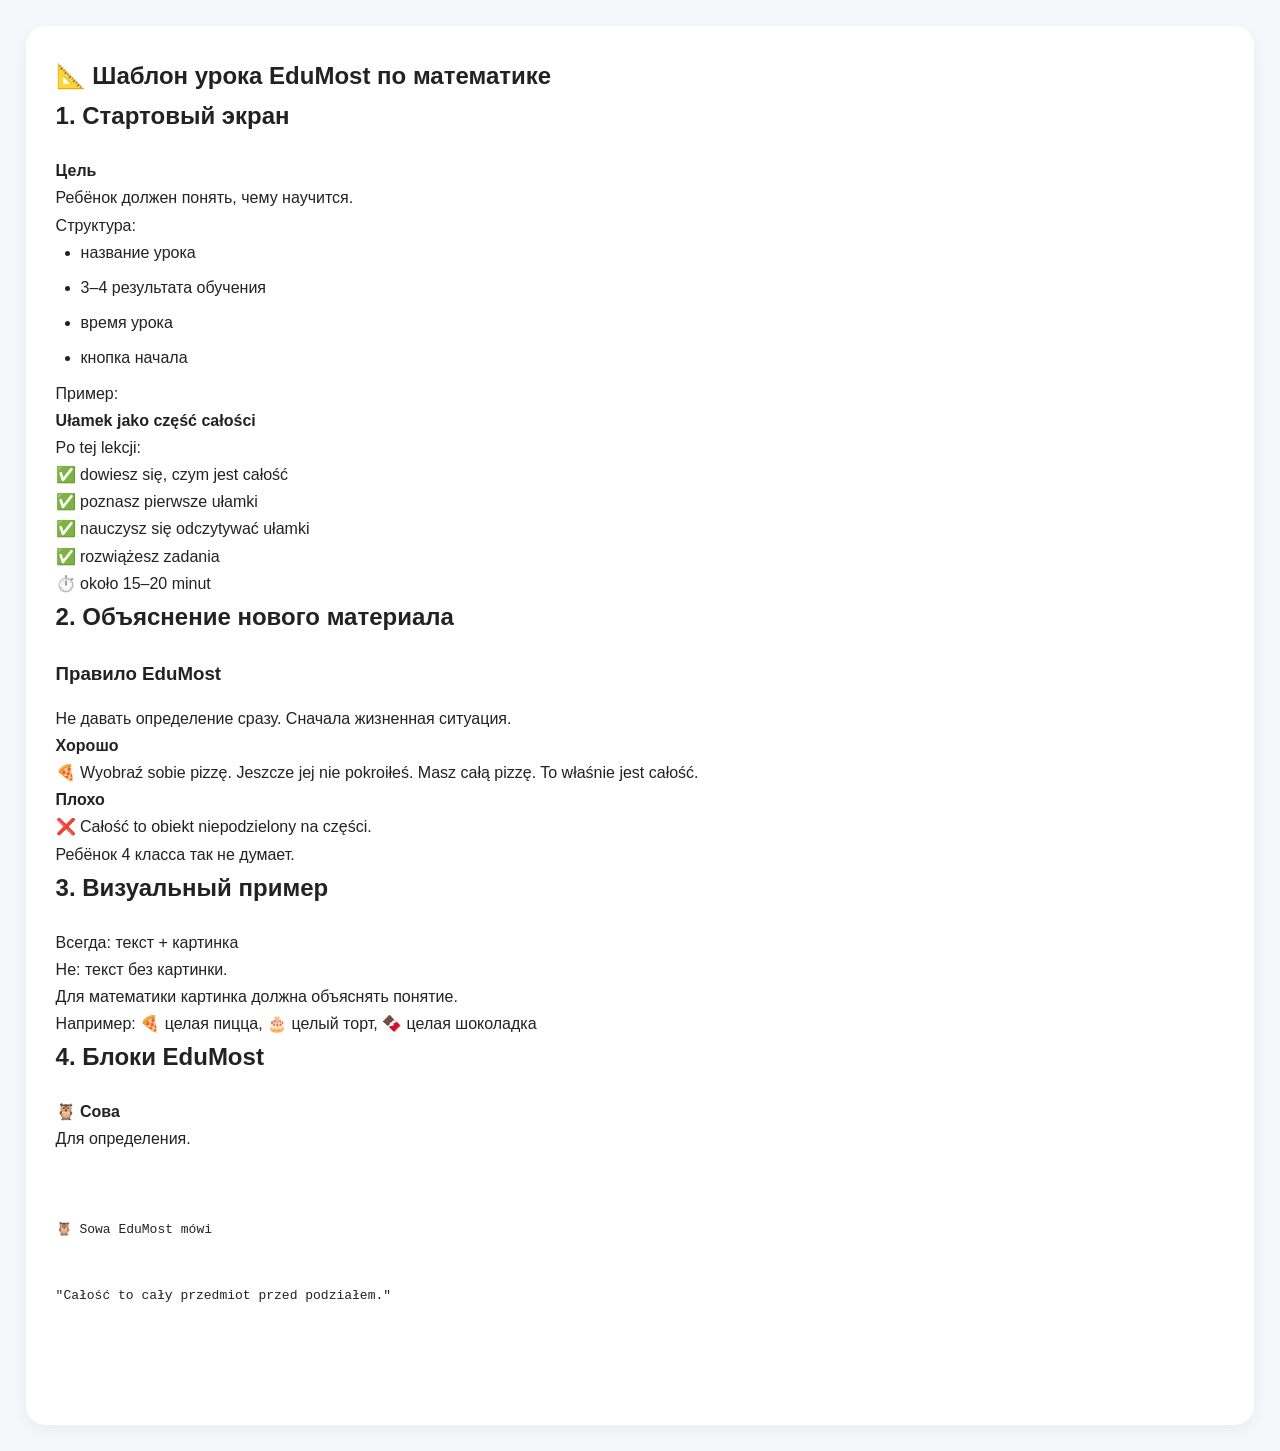
==== matematyka.html @ 85cb3db7 "first commit" ====
<!DOCTYPE html>
<html lang="en">

<head>
    <meta charset="UTF-8">
    <meta name="viewport" content="width=device-width, initial-scale=1.0">
    <title>Document</title>
    <link rel="stylesheet" href="style.css">
</head>

<body>
    <section>
        <div>
            <h1>📐 Шаблон урока EduMost по математике</h1>
            <h2>1. Стартовый экран</h2>
            <p><b>Цель</b></p>
            <p>Ребёнок должен понять, чему научится.</p>
            <p>Структура:</p>
            <ul>
                <li>название урока</li>
                <li>3–4 результата обучения</li>
                <li>время урока</li>
                <li>кнопка начала</li>
            </ul>
            <p>Пример:</p>
            <p><b>Ułamek jako część całości</b></p>
            <p>Po tej lekcji:</p>
            <p>✅ dowiesz się, czym jest całość</p>
            <p>✅ poznasz pierwsze ułamki</p>
            <p>✅ nauczysz się odczytywać ułamki</p>
            <p>✅ rozwiążesz zadania</p>
            <p>⏱️ około 15–20 minut</p>
        </div>
        <!--  -->
        
        <!-- 2. Объяснение нового материала -->
        <div>
            <h2>2. Объяснение нового материала</h2>
            <h3>Правило EduMost</h3>
            <p>Не давать определение сразу. Сначала жизненная ситуация.</p>
            <p><b>Хорошо</b></p>
            <p>🍕 Wyobraź sobie pizzę. Jeszcze jej nie pokroiłeś. Masz całą pizzę. To właśnie jest całość.</p>
            <p><b>Плохо</b></p>
            <p>❌ Całość to obiekt niepodzielony na części.</p>
            <p>Ребёнок 4 класса так не думает.</p>
        </div>
        <!-- 3. Визуальный пример -->
        <div>
            <h2>3. Визуальный пример</h2>
            <p>Всегда: текст + картинка</p>
            <p>Не: текст без картинки.</p>
            <p>Для математики картинка должна объяснять понятие.</p>
            <p>Например: 🍕 целая пицца, 🎂 целый торт, 🍫 целая шоколадка</p>
        </div>
        <!-- 4. Блоки EduMost -->
        <div>
            <h2>4. Блоки EduMost</h2>
            <h4>🦉 Сова</h4>
            <p>Для определения.</p>
            <pre>
                <div class="owl-box">
                    <div class="owl-header">🦉 Sowa EduMost mówi</div>
                        <p>"Całość to cały przedmiot przed podziałem."</p>
                </div>
            </pre>
        </div>
    </section>
</body>

</html>
---- style.css ----
* {
  margin: 0;
  padding: 0;
  box-sizing: border-box;
}

:root {
  --mat: #4a90e2;
  --pol: #8e44ad;
  --his: #b8860b;
  --prz: #7cb342;
  --geo: #43a047;
  --bio: #009688;
  --inf: #546e7a;
  --ang: #e53935;
  --fiz: #ff9800;
  --che: #00bcd4;
  --bg: #f5f7fb;
  --card: #ffffff;
  --text: #222;
  --border: #e3e8ef;
}

body {
  font-family: Inter, Arial, sans-serif;
  background: var(--bg);
  color: var(--text);
  line-height: 1.7;
  margin: 2%;
}

.container {
  width: min(1200px, 92%);
  margin: auto;
  padding: 40px 0;
}

header {
  background: linear-gradient(135deg, #4a90e2, #8e44ad);
  color: white;
  padding: 60px 30px;
  text-align: center;
  border-radius: 24px;
  margin-bottom: 30px;
}
header h1 {
  font-size: 3rem;
  margin-bottom: 10px;
}
header p {
  font-size: 1.2rem;
  opacity: 0.9;
}
nav {
  background: white;
  padding: 20px;
  border-radius: 16px;
  margin-bottom: 30px;
  box-shadow: 0 5px 15px rgba(0, 0, 0, 0.05);
}
nav ul {
  list-style: none;
  display: flex;
  flex-wrap: wrap;
  gap: 15px;
}
nav a {
  text-decoration: none;
  color: #333;
  font-weight: 600;
}
section {
  background: var(--card);
  padding: 30px;
  border-radius: 20px;
  margin-bottom: 25px;
  box-shadow: 0 5px 15px rgba(0, 0, 0, 0.05);
}
h2 {
  margin-bottom: 20px;
  color: #222;
}
h3 {
  margin-bottom: 15px;
  margin-top: 20px;
}
ul,
ol {
  margin-left: 25px;
}
li {
  margin-bottom: 8px;
}
.architecture {
  display: flex;
  justify-content: center;
  flex-wrap: wrap;
  gap: 15px;
  margin-top: 25px;
}
.box {
  padding: 20px;
  background: #f5f8ff;
  border-radius: 14px;
  min-width: 180px;
  text-align: center;
  font-weight: bold;
}
.arrow {
  font-size: 2rem;
  align-self: center;
}
.subjects {
  display: grid;
  grid-template-columns: repeat(auto-fit, minmax(220px, 1fr));
  gap: 20px;
}
.subject-card {
  color: white;
  padding: 25px;
  border-radius: 18px;
}
.subject-card h4 {
  margin-bottom: 10px;
  font-size: 1.2rem;
}
.mat {
  background: var(--mat);
}
.pol {
  background: var(--pol);
}
.his {
  background: var(--his);
}
.prz {
  background: var(--prz);
}
.geo {
  background: var(--geo);
}
.bio {
  background: var(--bio);
}
.inf {
  background: var(--inf);
}
.ang {
  background: var(--ang);
}
.fiz {
  background: var(--fiz);
}
.che {
  background: var(--che);
}
table {
  width: 100%;
  border-collapse: collapse;
  overflow: hidden;
  border-radius: 15px;
}
th {
  background: #4a90e2;
  color: white;
}
th,
td {
  padding: 15px;
  border: 1px solid var(--border);
  text-align: left;
}
tr:nth-child(even) {
  background: #fafafa;
}
.cards {
  display: grid;
  grid-template-columns: repeat(auto-fit, minmax(280px, 1fr));
  gap: 20px;
}
.card {
  background: white;
  padding: 25px;
  border-radius: 16px;
  border: 1px solid var(--border);
}
.status-list {
  display: flex;
  gap: 15px;
  flex-wrap: wrap;
}
.badge {
  padding: 10px 20px;
  border-radius: 50px;
  color: white;
  font-weight: bold;
}
.plan {
  background: #607d8b;
}
.progress {
  background: #ff9800;
}
.ready {
  background: #43a047;
}
.published {
  background: #4a90e2;
}
.updated {
  background: #8e44ad;
}
footer {
  text-align: center;
  padding: 30px;
  color: #777;
}

.subject-card {
    cursor: pointer;
}
.subject-link {
    text-decoration: none; /* убрать подчеркивание */
    color: inherit; /* наследовать цвет текста */
    display: block; /* ссылка занимает всю карточку */
}
.subject-link,
.subject-link:visited,
.subject-link:hover,
.subject-link:active {
    text-decoration: none;
    color: inherit;
}
@media (max-width: 768px) {
  header h1 {
    font-size: 2rem;
  }
  .architecture {
    flex-direction: column;
  }
  .arrow {
    transform: rotate(90deg);
  }
  table {
    display: block;
    overflow-x: auto;
  }
}
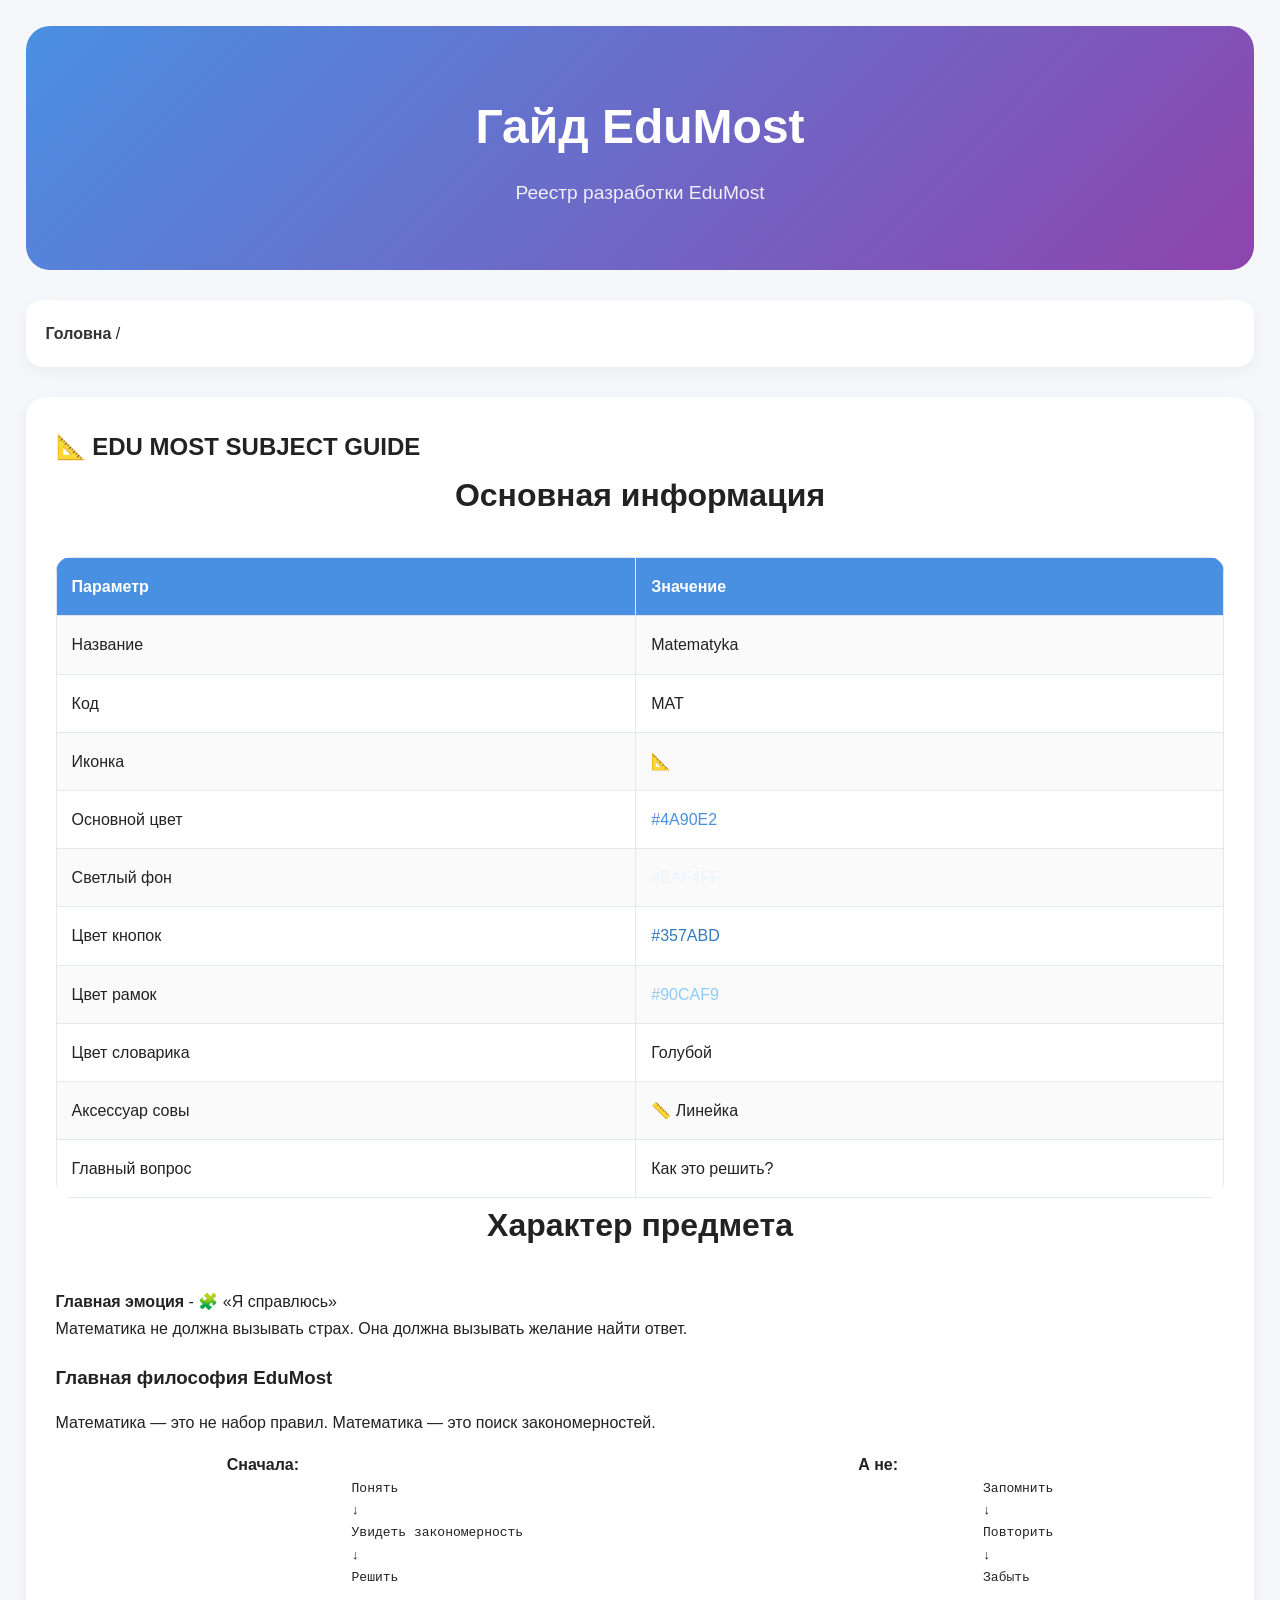
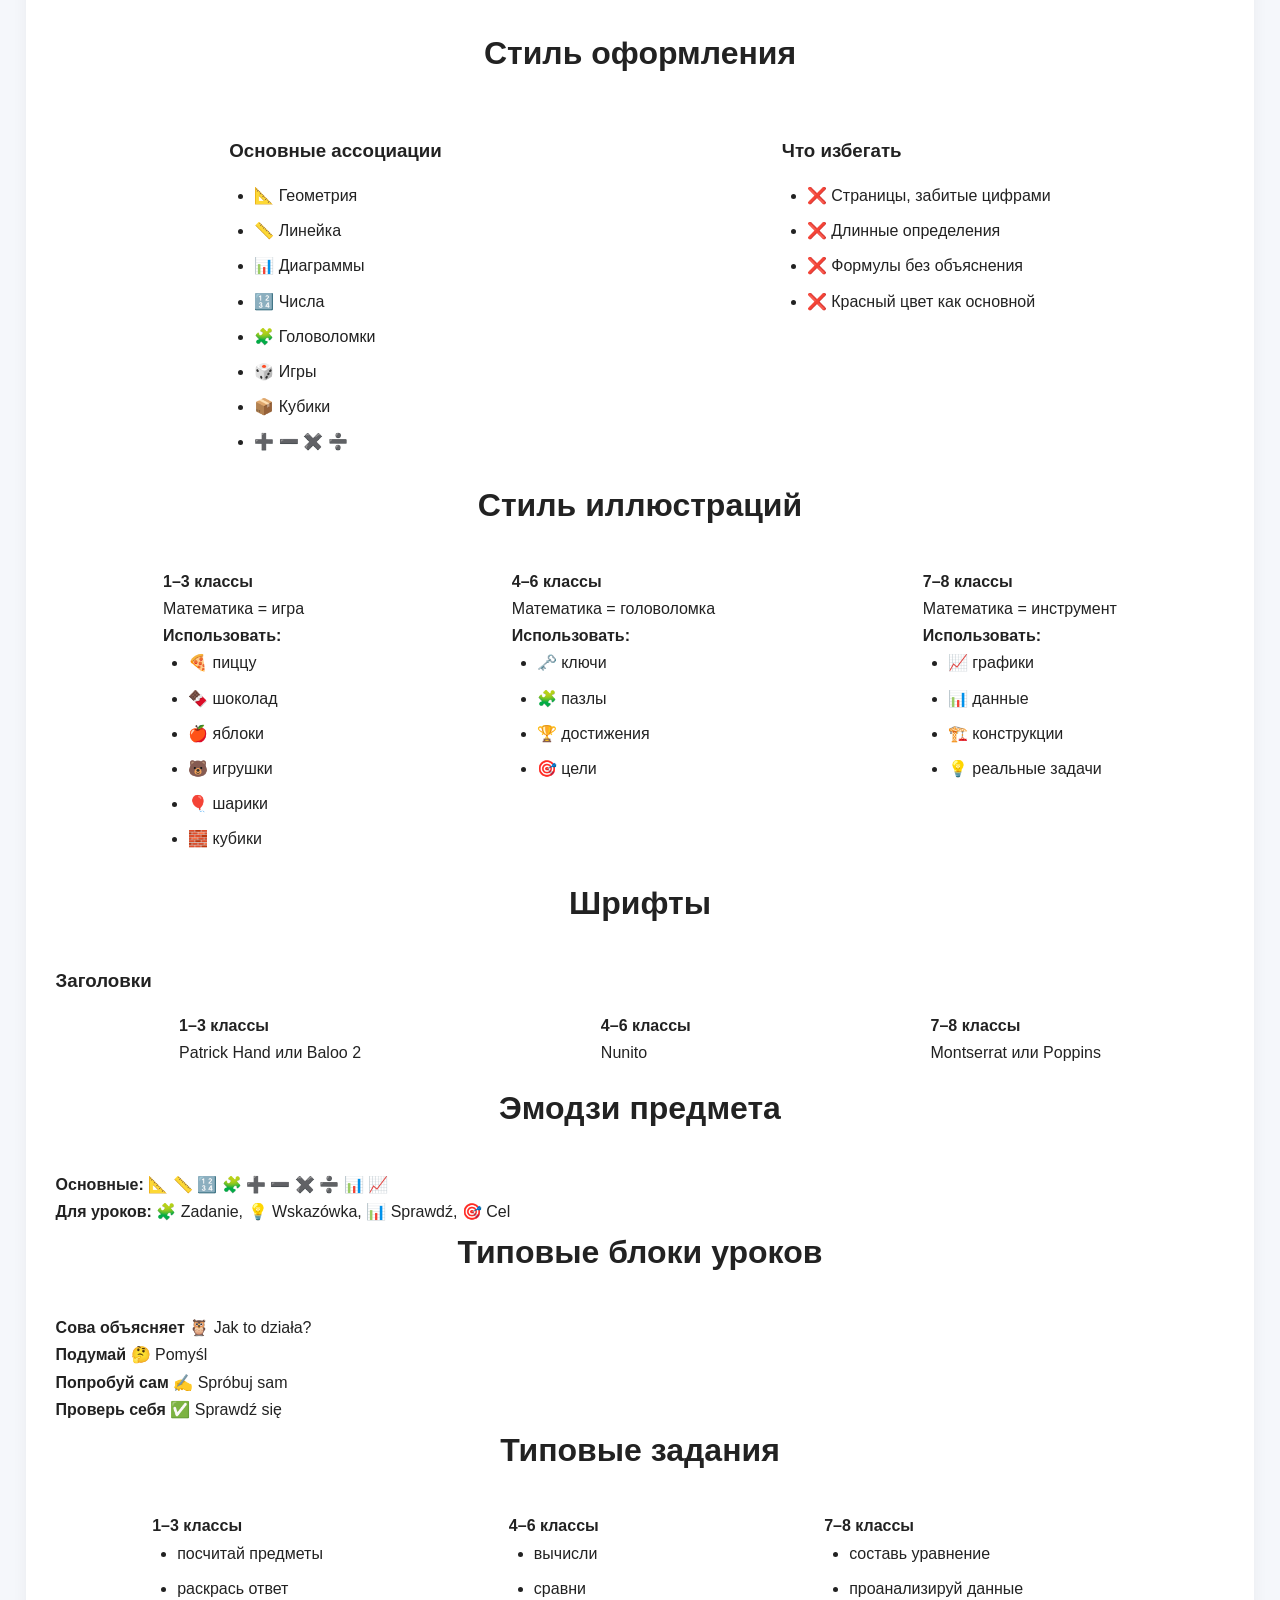
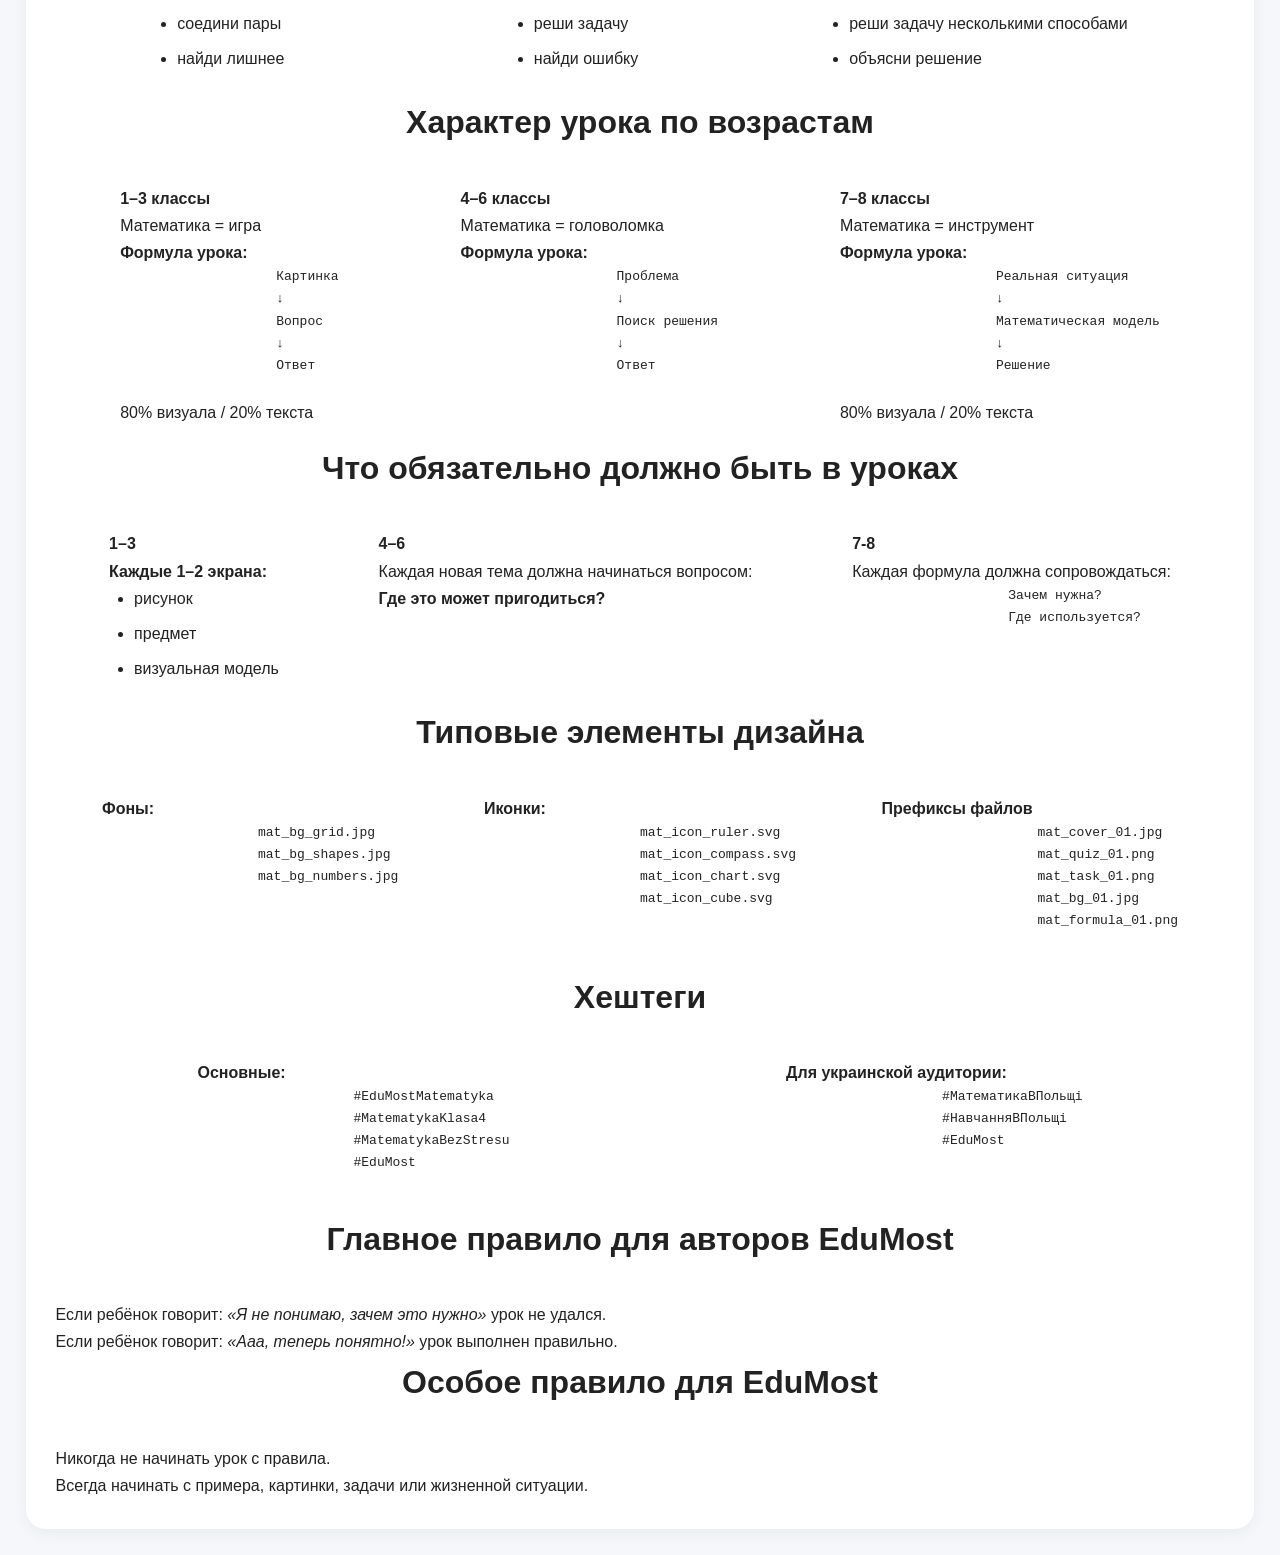
==== commit 7b883fe2: "add matematyka" ====
--- a/matematyka.html
+++ b/matematyka.html
@@ -6,64 +6,352 @@
     <meta name="viewport" content="width=device-width, initial-scale=1.0">
     <title>Document</title>
     <link rel="stylesheet" href="style.css">
+    <link rel="stylesheet" href="stylesEdu~MostCatalog">
 </head>
 
 <body>
+    <header class="hero">
+        <h1 id="pageTitle">
+            Гайд EduMost
+        </h1>
+        <p>Реестр разработки EduMost</p>
+    </header>
+    <nav class="breadcrumbs">
+        <a href="index.html">Головна</a>
+        <span>/</span>
+        <a id="classLink" href="#"> </a>
+    </nav>
     <section>
-        <div>
-            <h1>📐 Шаблон урока EduMost по математике</h1>
-            <h2>1. Стартовый экран</h2>
-            <p><b>Цель</b></p>
-            <p>Ребёнок должен понять, чему научится.</p>
-            <p>Структура:</p>
-            <ul>
-                <li>название урока</li>
-                <li>3–4 результата обучения</li>
-                <li>время урока</li>
-                <li>кнопка начала</li>
-            </ul>
-            <p>Пример:</p>
-            <p><b>Ułamek jako część całości</b></p>
-            <p>Po tej lekcji:</p>
-            <p>✅ dowiesz się, czym jest całość</p>
-            <p>✅ poznasz pierwsze ułamki</p>
-            <p>✅ nauczysz się odczytywać ułamki</p>
-            <p>✅ rozwiążesz zadania</p>
-            <p>⏱️ około 15–20 minut</p>
-        </div>
-        <!--  -->
-        
-        <!-- 2. Объяснение нового материала -->
-        <div>
-            <h2>2. Объяснение нового материала</h2>
-            <h3>Правило EduMost</h3>
-            <p>Не давать определение сразу. Сначала жизненная ситуация.</p>
-            <p><b>Хорошо</b></p>
-            <p>🍕 Wyobraź sobie pizzę. Jeszcze jej nie pokroiłeś. Masz całą pizzę. To właśnie jest całość.</p>
-            <p><b>Плохо</b></p>
-            <p>❌ Całość to obiekt niepodzielony na części.</p>
-            <p>Ребёнок 4 класса так не думает.</p>
-        </div>
-        <!-- 3. Визуальный пример -->
-        <div>
-            <h2>3. Визуальный пример</h2>
-            <p>Всегда: текст + картинка</p>
-            <p>Не: текст без картинки.</p>
-            <p>Для математики картинка должна объяснять понятие.</p>
-            <p>Например: 🍕 целая пицца, 🎂 целый торт, 🍫 целая шоколадка</p>
-        </div>
-        <!-- 4. Блоки EduMost -->
-        <div>
-            <h2>4. Блоки EduMost</h2>
-            <h4>🦉 Сова</h4>
-            <p>Для определения.</p>
-            <pre>
-                <div class="owl-box">
-                    <div class="owl-header">🦉 Sowa EduMost mówi</div>
-                        <p>"Całość to cały przedmiot przed podziałem."</p>
-                </div>
+        <h1>📐 EDU MOST SUBJECT GUIDE</h1>
+        <h2>Основная информация</h2>
+        <table>
+            <tr>
+                <th>Параметр</th>
+                <th>Значение</th>
+            </tr>
+
+            <tr>
+                <td>Название</td>
+                <td>Matematyka</td>
+            </tr>
+
+            <tr>
+                <td>Код</td>
+                <td>MAT</td>
+            </tr>
+
+            <tr>
+                <td>Иконка</td>
+                <td>📐</td>
+            </tr>
+            <tr>
+                <td>Основной цвет</td>
+                <td style="color: #4A90E2;">#4A90E2</td>
+            </tr>
+            <tr>
+                <td>Светлый фон</td>
+                <td style="color: #EAF4FF;">#EAF4FF</td>
+            </tr>
+            <tr>
+                <td>Цвет кнопок</td>
+                <td style="color: #357ABD;">#357ABD</td>
+            </tr>
+            <tr>
+                <td>Цвет рамок</td>
+                <td style="color: #90CAF9;">#90CAF9</td>
+            </tr>
+            <tr>
+                <td>Цвет словарика</td>
+                <td>Голубой</td>
+            </tr>
+            <tr>
+                <td>Аксессуар совы</td>
+                <td>📏 Линейка</td>
+            </tr>
+            <tr>
+                <td>Главный вопрос</td>
+                <td>Как это решить?</td>
+            </tr>
+        </table>
+        <!-- Характер предмета -->
+        <h2>Характер предмета</h2>
+        <p><b>Главная эмоция</b> - 🧩 «Я справлюсь»</p>
+        <p>Математика не должна вызывать страх. Она должна вызывать желание найти ответ.</p>
+        <h3>Главная философия EduMost</h3>
+        <p>Математика — это не набор правил. Математика — это поиск закономерностей.</p>
+        <div class="flex">
+            <div>
+                <p><b>Сначала:</b></p>
+                <pre>
+                Понять
+                ↓
+                Увидеть закономерность
+                ↓
+                Решить
+        </pre>
+            </div>
+            <div>
+                <p><b>А не:</b></p>
+                <pre>
+                Запомнить
+                ↓
+                Повторить
+                ↓
+                Забыть
             </pre>
-        </div>
+            </div>
+        </div>
+        <!-- Стиль оформления -->
+        <h2>Стиль оформления</h2>
+        <div class="flex">
+            <div>
+                <h3>Основные ассоциации</h3>
+                <ul>
+                    <li>📐 Геометрия</li>
+                    <li>📏 Линейка</li>
+                    <li>📊 Диаграммы</li>
+                    <li>🔢 Числа</li>
+                    <li>🧩 Головоломки</li>
+                    <li>🎲 Игры</li>
+                    <li>📦 Кубики</li>
+                    <li>➕ ➖ ✖️ ➗</li>
+                </ul>
+            </div>
+            <div>
+                <h3>Что избегать</h3>
+                <ul>
+                    <li>❌ Страницы, забитые цифрами</li>
+                    <li>❌ Длинные определения</li>
+                    <li>❌ Формулы без объяснения</li>
+                    <li>❌ Красный цвет как основной</li>
+                </ul>
+            </div>
+        </div>
+        <!-- Стиль иллюстраций -->
+         <h2>Стиль иллюстраций</h2>
+        <div class="flex">
+            <div>
+                <h4>1–3 классы</h4>
+                <p>Математика = игра</p>
+                <p><b>Использовать:</b></p>
+                <ul>
+                    <li>🍕 пиццу</li>
+                    <li>🍫 шоколад</li>
+                    <li>🍎 яблоки</li>
+                    <li>🐻 игрушки</li>
+                    <li>🎈 шарики</li>
+                    <li>🧱 кубики</li>
+                </ul>
+            </div>
+            <div>
+                <h4>4–6 классы</h4>
+                <p>Математика = головоломка</p>
+                <p><b>Использовать:</b></p>
+                <ul>
+                    <li>🗝️ ключи</li>
+                    <li>🧩 пазлы</li>
+                    <li>🏆 достижения</li>
+                    <li>🎯 цели</li>
+                </ul>
+            </div>
+            <div>
+                <h4>7–8 классы</h4>
+                <p>Математика = инструмент</p>
+                <p><b>Использовать:</b></p>
+                <ul>
+                    <li>📈 графики</li>
+                    <li>📊 данные</li>
+                    <li>🏗️ конструкции</li>
+                    <li>💡 реальные задачи</li>
+                </ul>
+            </div>
+        </div>
+        <!-- Шрифты  -->
+        <h2>Шрифты</h2>
+        <h3>Заголовки</h3>
+        <div class="flex">
+            <div>
+                <h4>1–3 классы</h4>
+                <p>Patrick Hand или Baloo 2</p>
+            </div>
+            <div>
+                <h4>4–6 классы</h4>
+                <p>Nunito</p>
+            </div>
+            <div>
+                <h4>7–8 классы</h4>
+                <p>Montserrat или Poppins</p>
+            </div>
+        </div>
+        <!-- Эмодзи предмета -->
+        <h2>Эмодзи предмета</h2>
+        <p><b>Основные:</b> 📐 📏 🔢 🧩 ➕ ➖ ✖️ ➗ 📊 📈</p>
+        <p><b>Для уроков:</b> 🧩 Zadanie, 💡 Wskazówka, 📊 Sprawdź, 🎯 Cel</p>
+        <!-- Типовые блоки уроков -->
+        <h2>Типовые блоки уроков</h2>
+        <p><b>Сова объясняет</b> 🦉 Jak to działa?</p>
+        <p><b>Подумай</b> 🤔 Pomyśl</p>
+        <p><b>Попробуй сам</b> ✍️ Spróbuj sam</p>
+        <p><b>Проверь себя</b> ✅ Sprawdź się</p>
+        <!-- Типовые задания -->
+        <h2>Типовые задания</h2>
+        <div class="flex">
+            <div>
+                <h4>1–3 классы</h4>
+                <ul>
+                    <li>посчитай предметы</li>
+                    <li>раскрась ответ</li>
+                    <li>соедини пары</li>
+                    <li>найди лишнее</li>
+                </ul>
+            </div>
+            <div>
+                <h4>4–6 классы</h4>
+                <ul>
+                    <li>вычисли</li>
+                    <li>сравни</li>
+                    <li>реши задачу</li>
+                    <li>найди ошибку</li>
+                </ul>
+            </div>
+            <div>
+                <h4>7–8 классы</h4>
+                <ul>
+                    <li>составь уравнение</li>
+                    <li>проанализируй данные</li>
+                    <li>реши задачу несколькими способами</li>
+                    <li>объясни решение</li>
+                </ul>
+            </div>
+        </div>
+        <!-- Характер урока по возрастам -->
+        <h2>Характер урока по возрастам</h2>
+        <div class="flex">
+            <div>
+                <h4>1–3 классы</h4>
+                <p>Математика = игра</p>
+                <p><b>Формула урока:</b></p>
+                <pre>
+                    Картинка
+                    ↓
+                    Вопрос
+                    ↓
+                    Ответ
+                </pre>
+                <p>80% визуала / 20% текста</p>
+            </div>
+            <div>
+                <h4>4–6 классы</h4>
+                <p>Математика = головоломка</p>
+                <p><b>Формула урока:</b></p>
+                <pre>
+                    Проблема
+                    ↓
+                    Поиск решения
+                    ↓
+                    Ответ
+                </pre>
+            </div>
+            <div>
+                <h4>7–8 классы</h4>
+                <p>Математика = инструмент</p>
+                <p><b>Формула урока:</b></p>
+                <pre>
+                    Реальная ситуация
+                    ↓
+                    Математическая модель
+                    ↓
+                    Решение
+                </pre>
+                <p>80% визуала / 20% текста</p>
+            </div>
+        </div>
+        <!-- Что обязательно должно быть в уроках -->
+        <h2>Что обязательно должно быть в уроках</h2>
+        <div class="flex">
+            <div>
+                <h4>1–3</h4>
+                <p><b>Каждые 1–2 экрана:</b></p>
+                <ul>
+                    <li>рисунок</li>
+                    <li>предмет</li>
+                    <li>визуальная модель</li>
+                </ul>
+            </div>
+            <div>
+                <h4>4–6</h4>
+                <p>Каждая новая тема должна начинаться вопросом:</p>
+                <p><b>Где это может пригодиться?</b></p>
+            </div>
+            <div>
+                <h4>7-8</h4>
+                <p>Каждая формула должна сопровождаться:</p>
+                <pre>
+                    Зачем нужна?
+                    Где используется?
+                </pre>
+            </div>
+        </div>
+        <!-- Типовые элементы дизайна -->
+        <h2>Типовые элементы дизайна</h2>
+        <div class="flex">
+            <div>
+                <h4>Фоны:</h4>
+                <pre>
+                    mat_bg_grid.jpg
+                    mat_bg_shapes.jpg
+                    mat_bg_numbers.jpg
+                </pre>
+            </div>
+            <div>
+                <h4>Иконки:</h4>
+                <pre>
+                    mat_icon_ruler.svg
+                    mat_icon_compass.svg
+                    mat_icon_chart.svg
+                    mat_icon_cube.svg
+                </pre>
+            </div>
+            <div>
+                <h4>Префиксы файлов</h4>
+                <pre>
+                    mat_cover_01.jpg
+                    mat_quiz_01.png
+                    mat_task_01.png
+                    mat_bg_01.jpg
+                    mat_formula_01.png
+                </pre>
+            </div>
+        </div>
+        <!-- Хештеги -->
+        <h2>Хештеги</h2>
+        <div class="flex">
+            <div>
+                <h4>Основные:</h4>
+                <pre>
+                    #EduMostMatematyka
+                    #MatematykaKlasa4
+                    #MatematykaBezStresu
+                    #EduMost
+                </pre>
+            </div>
+            <div>
+                <h4>Для украинской аудитории:</h4>
+                <pre>
+                    #МатематикаВПольщі
+                    #НавчанняВПольщі
+                    #EduMost
+                </pre>
+            </div>
+        </div>
+        <!-- Главное правило для авторов EduMost -->
+        <h2>Главное правило для авторов EduMost</h2>
+        <p>Если ребёнок говорит: <em>«Я не понимаю, зачем это нужно»</em> урок не удался.</p>
+        <p>Если ребёнок говорит: <em>«Ааа, теперь понятно!»</em> урок выполнен правильно.</p>
+        <!-- Особое правило для EduMost -->
+        <h2>Особое правило для EduMost</h2>
+        <p>Никогда не начинать урок с правила.</p>
+        <p>Всегда начинать с примера, картинки, задачи или жизненной ситуации.</p>
     </section>
 </body>
 
--- a/style.css
+++ b/style.css
@@ -77,8 +77,11 @@
   box-shadow: 0 5px 15px rgba(0, 0, 0, 0.05);
 }
 h2 {
-  margin-bottom: 20px;
-  color: #222;
+    text-align: center;
+    margin-bottom: 35px;
+    font-size: 2rem;
+   color: #222;
+
 }
 h3 {
   margin-bottom: 15px;
@@ -246,3 +249,11 @@
     overflow-x: auto;
   }
 }
+
+/*  */
+.flex{
+  display: flex;
+  gap: 2%;
+  justify-content: space-around;
+  margin: 15px;
+}
